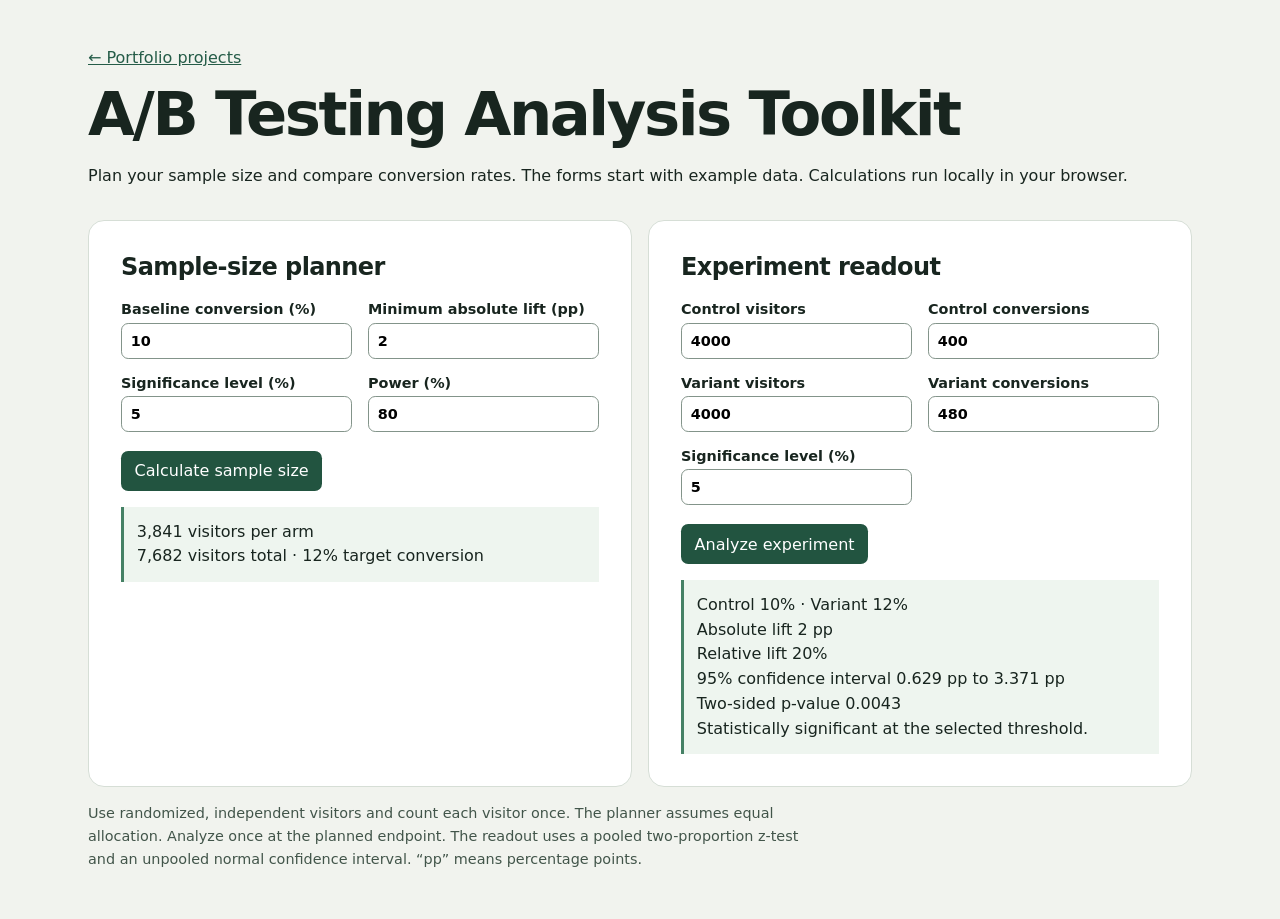
==== ab-testing/index.html @ d8f706e4 "Build A/B testing analysis toolkit" ====
<!doctype html>
<html lang="en">
<head>
  <meta charset="utf-8">
  <meta name="viewport" content="width=device-width, initial-scale=1">
  <meta name="description" content="Plan and analyze two-arm conversion experiments in your browser.">
  <title>A/B Testing Analysis Toolkit</title>
  <link rel="stylesheet" href="style.css">
  <script type="module" src="app.mjs"></script>
</head>
<body>
  <main>
    <header>
      <a href="../#projects">← Portfolio projects</a>
      <h1>A/B Testing Analysis Toolkit</h1>
      <p>Plan your sample size and compare conversion rates. The forms start with example data. Calculations run locally in your browser.</p>
    </header>
    <noscript>Enable JavaScript to calculate results.</noscript>
    <div class="tools">
      <section aria-labelledby="plan-title">
        <h2 id="plan-title">Sample-size planner</h2>
        <form id="planner">
          <div class="fields">
            <label>Baseline conversion (%)<input name="baseline" type="number" min="0" max="100" step="any" value="10" required></label>
            <label>Minimum absolute lift (pp)<input name="lift" type="number" min="0" max="100" step="any" value="2" required></label>
            <label>Significance level (%)<input name="alpha" type="number" min="0.1" max="20" step="any" value="5" required></label>
            <label>Power (%)<input name="power" type="number" min="60" max="99" step="any" value="80" required></label>
          </div>
          <button>Calculate sample size</button>
          <output aria-live="polite"></output>
        </form>
      </section>
      <section aria-labelledby="readout-title">
        <h2 id="readout-title">Experiment readout</h2>
        <form id="readout">
          <div class="fields">
            <label>Control visitors<input name="av" type="number" min="1" value="4000" required></label>
            <label>Control conversions<input name="ac" type="number" min="0" value="400" required></label>
            <label>Variant visitors<input name="bv" type="number" min="1" value="4000" required></label>
            <label>Variant conversions<input name="bc" type="number" min="0" value="480" required></label>
            <label>Significance level (%)<input name="alpha" type="number" min="0.1" max="20" step="any" value="5" required></label>
          </div>
          <button>Analyze experiment</button>
          <output aria-live="polite"></output>
        </form>
      </section>
    </div>
    <p class="method">Use randomized, independent visitors and count each visitor once. The planner assumes equal allocation. Analyze once at the planned endpoint. The readout uses a pooled two-proportion z-test and an unpooled normal confidence interval. “pp” means percentage points.</p>
  </main>
</body>
</html>
---- ab-testing/style.css ----
* { box-sizing: border-box; }
:root { font-family: system-ui, sans-serif; background: #f1f3ee; color: #18251f; }
body { margin: 0; }
main { width: min(69rem, calc(100% - 2rem)); margin: 3rem auto; }
header { padding-bottom: 1rem; }
a { color: #255c48; }
h1 { font-size: clamp(2rem, 6vw, 3.8rem); line-height: 1.05; margin: 1rem 0; letter-spacing: -.04em; }
h2 { margin: 0 0 1.25rem; letter-spacing: -.025em; }
p { line-height: 1.6; }
.tools, .fields { display: grid; grid-template-columns: repeat(2, minmax(0, 1fr)); gap: 1rem; }
section { background: #fff; border: 1px solid #d6ded6; border-radius: 1rem; padding: clamp(1rem, 3vw, 2rem); }
label { font-size: .9rem; font-weight: 600; }
input, button { font: inherit; border-radius: .45rem; }
input { display: block; width: 100%; border: 1px solid #83948a; padding: .55rem; margin-top: .35rem; }
button { background: #225440; color: #fff; border: 0; padding: .65rem .85rem; margin: 1.2rem 0 0; cursor: pointer; }
button:hover { background: #183d2f; }
:focus-visible { outline: 3px solid #28745a; outline-offset: 3px; }
output { display: block; white-space: pre-line; line-height: 1.55; background: #eef5ef; border-left: 3px solid #458165; padding: .8rem; margin-top: 1rem; overflow-wrap: anywhere; }
output:empty { padding: 0; margin: 0; border: 0; }
output.error { background: #fcefeb; border-color: #a42b1e; color: #85241a; }
.method { color: #42554a; font-size: .9rem; max-width: 80ch; }
@media (max-width: 760px) { .tools { grid-template-columns: 1fr; } main { margin-block: 1.5rem; } }
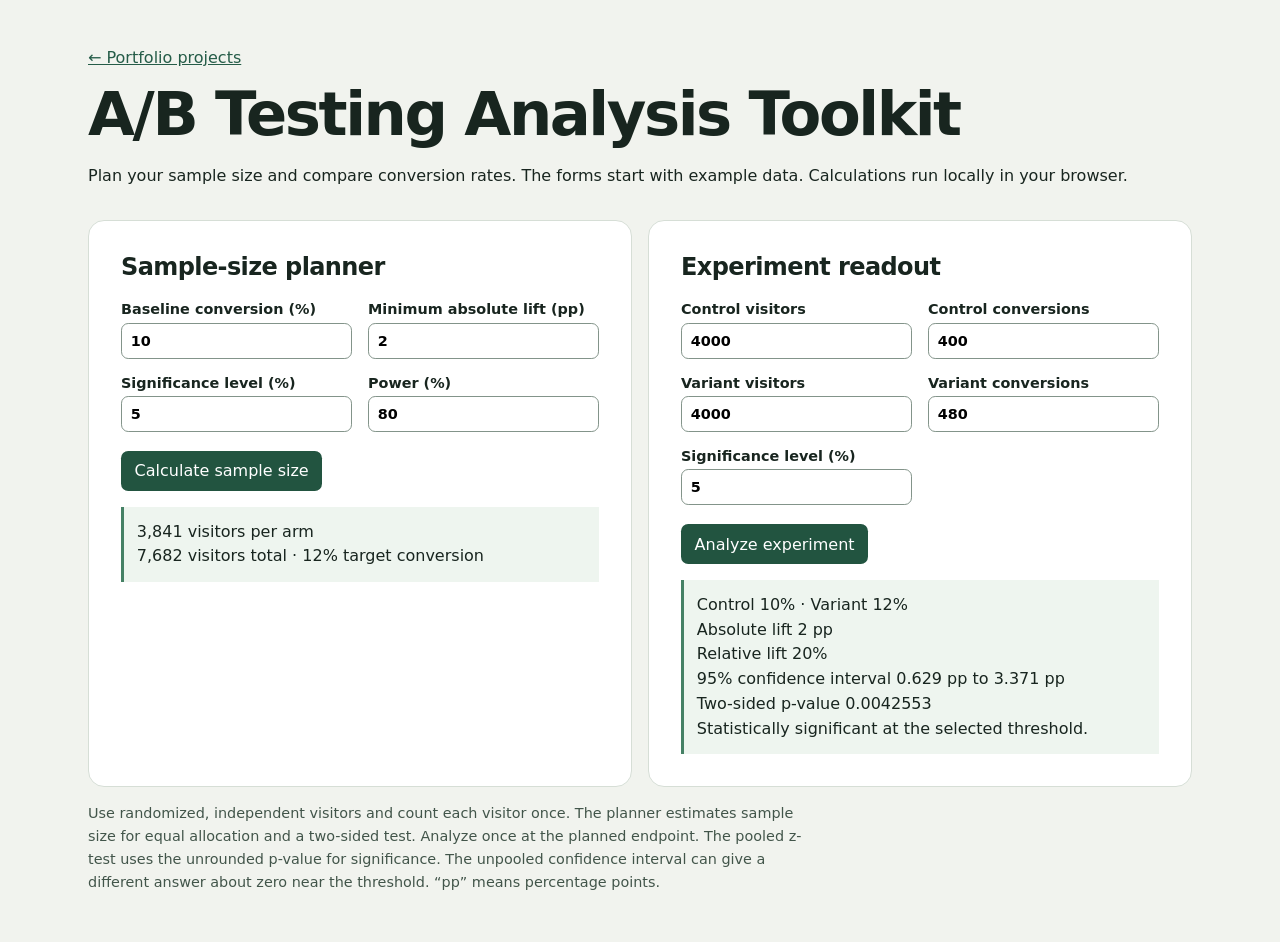
==== commit 89b7e469: "Audit A/B testing calculations and sparse-count handling" ====
--- a/ab-testing/index.html
+++ b/ab-testing/index.html
@@ -6,7 +6,7 @@
   <meta name="description" content="Plan and analyze two-arm conversion experiments in your browser.">
   <title>A/B Testing Analysis Toolkit</title>
   <link rel="stylesheet" href="style.css">
-  <script type="module" src="app.mjs"></script>
+  <script type="module" src="app.mjs?v=2"></script>
 </head>
 <body>
   <main>
@@ -45,7 +45,7 @@
         </form>
       </section>
     </div>
-    <p class="method">Use randomized, independent visitors and count each visitor once. The planner assumes equal allocation. Analyze once at the planned endpoint. The readout uses a pooled two-proportion z-test and an unpooled normal confidence interval. “pp” means percentage points.</p>
+    <p class="method">Use randomized, independent visitors and count each visitor once. The planner estimates sample size for equal allocation and a two-sided test. Analyze once at the planned endpoint. The pooled z-test uses the unrounded p-value for significance. The unpooled confidence interval can give a different answer about zero near the threshold. “pp” means percentage points.</p>
   </main>
 </body>
 </html>
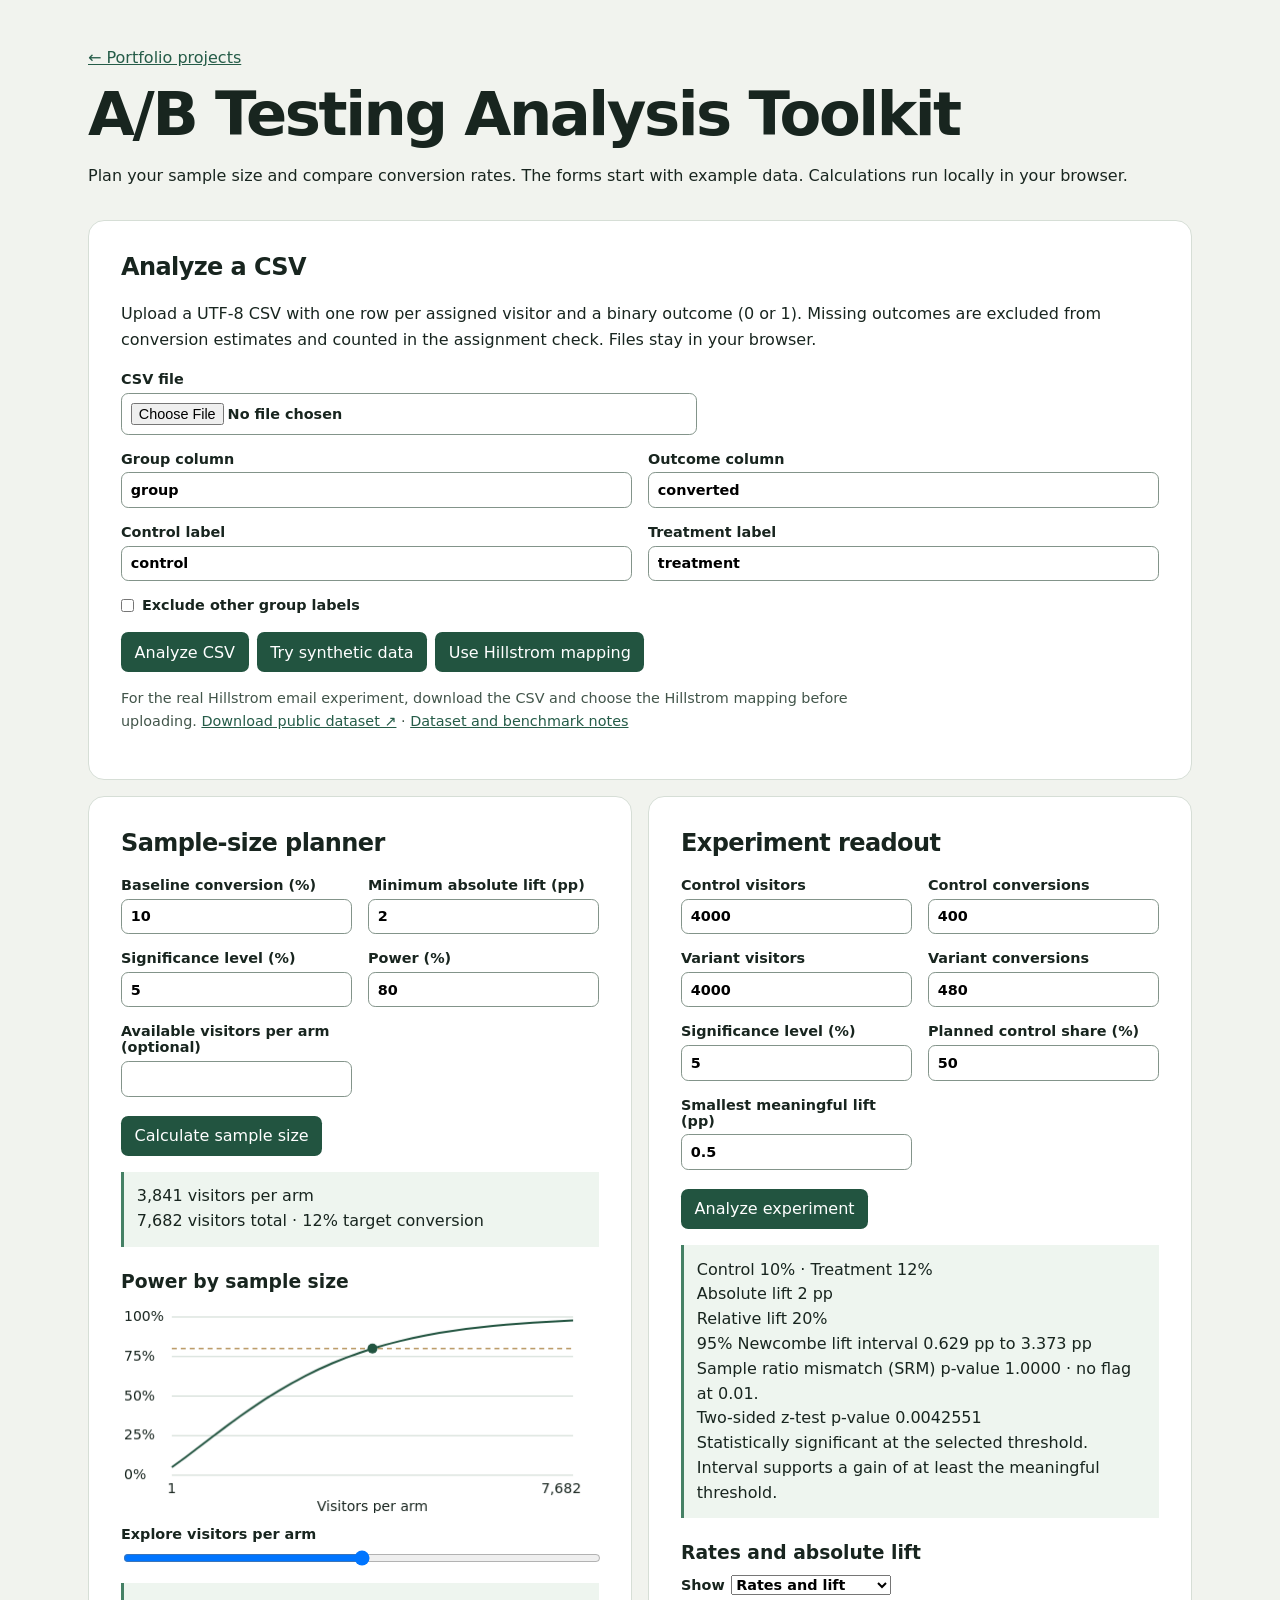
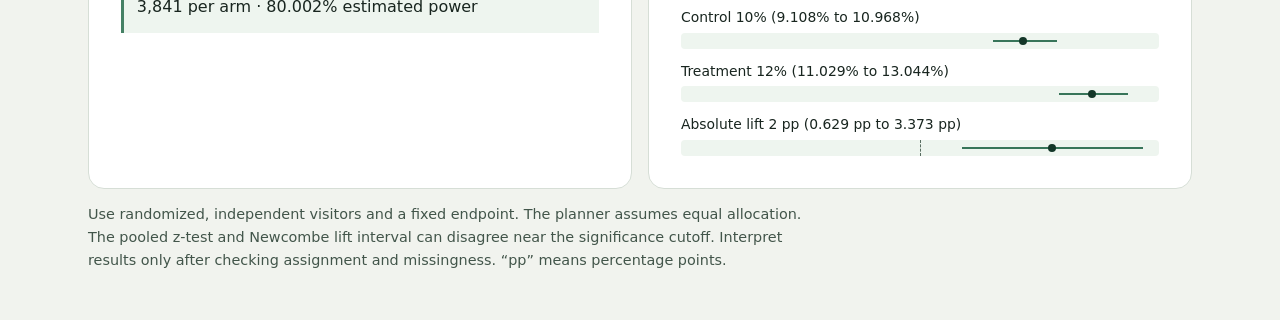
==== commit 9296990b: "Extend A/B toolkit with CSV experiments and reproducible benchmarks" ====
--- a/ab-testing/index.html
+++ b/ab-testing/index.html
@@ -5,8 +5,8 @@
   <meta name="viewport" content="width=device-width, initial-scale=1">
   <meta name="description" content="Plan and analyze two-arm conversion experiments in your browser.">
   <title>A/B Testing Analysis Toolkit</title>
-  <link rel="stylesheet" href="style.css">
-  <script type="module" src="app.mjs?v=2"></script>
+  <link rel="stylesheet" href="style.css?v=3"></script>
+  <script type="module" src="app.mjs?v=3"></script>
 </head>
 <body>
   <main>
@@ -16,6 +16,27 @@
       <p>Plan your sample size and compare conversion rates. The forms start with example data. Calculations run locally in your browser.</p>
     </header>
     <noscript>Enable JavaScript to calculate results.</noscript>
+    <section class="csv-panel" aria-labelledby="csv-title">
+      <h2 id="csv-title">Analyze a CSV</h2>
+      <p>Upload a UTF-8 CSV with one row per assigned visitor and a binary outcome (0 or 1). Missing outcomes are excluded from conversion estimates and counted in the assignment check. Files stay in your browser.</p>
+      <form id="csv-form">
+        <label>CSV file<input type="file" name="file" accept=".csv,text/csv" required></label>
+        <div class="fields mapping">
+          <label>Group column<input name="group" value="group" required></label>
+          <label>Outcome column<input name="outcome" value="converted" required></label>
+          <label>Control label<input name="control" value="control" required></label>
+          <label>Treatment label<input name="treatment" value="treatment" required></label>
+        </div>
+        <label class="check"><input type="checkbox" name="excludeOthers"> Exclude other group labels</label>
+        <div class="actions">
+          <button>Analyze CSV</button>
+          <button type="button" id="synthetic">Try synthetic data</button>
+          <button type="button" id="hillstrom">Use Hillstrom mapping</button>
+        </div>
+        <output id="csv-status" aria-live="polite"></output>
+      </form>
+      <p class="method">For the real Hillstrom email experiment, download the CSV and choose the Hillstrom mapping before uploading. <a href="https://raw.githubusercontent.com/W-Tran/uplift-modelling/master/data/hillstrom/Kevin_Hillstrom_MineThatData_E-MailAnalytics_DataMiningChallenge_2008.03.20.csv">Download public dataset ↗</a> · <a href="RESULTS.md">Dataset and benchmark notes</a></p>
+    </section>
     <div class="tools">
       <section aria-labelledby="plan-title">
         <h2 id="plan-title">Sample-size planner</h2>
@@ -25,10 +46,17 @@
             <label>Minimum absolute lift (pp)<input name="lift" type="number" min="0" max="100" step="any" value="2" required></label>
             <label>Significance level (%)<input name="alpha" type="number" min="0.1" max="20" step="any" value="5" required></label>
             <label>Power (%)<input name="power" type="number" min="60" max="99" step="any" value="80" required></label>
+            <label>Available visitors per arm (optional)<input name="budget" type="number" min="1"></label>
           </div>
           <button>Calculate sample size</button>
           <output aria-live="polite"></output>
         </form>
+        <div id="power-chart" class="chart" hidden>
+          <h3>Power by sample size</h3>
+          <canvas width="480" height="210" role="img" aria-label="Estimated power rises with visitors per arm. Dashed line marks target power. Use the slider to read points."></canvas>
+          <label>Explore visitors per arm<input id="power-point" type="range" min="0" max="30" value="15"></label>
+          <output id="power-detail" for="power-point"></output>
+        </div>
       </section>
       <section aria-labelledby="readout-title">
         <h2 id="readout-title">Experiment readout</h2>
@@ -39,13 +67,20 @@
             <label>Variant visitors<input name="bv" type="number" min="1" value="4000" required></label>
             <label>Variant conversions<input name="bc" type="number" min="0" value="480" required></label>
             <label>Significance level (%)<input name="alpha" type="number" min="0.1" max="20" step="any" value="5" required></label>
+            <label>Planned control share (%)<input name="allocation" type="number" min="0.01" max="99.99" step="any" value="50" required></label>
+            <label>Smallest meaningful lift (pp)<input name="meaningful" type="number" min="0" max="100" step="any" value="0.5" required></label>
           </div>
           <button>Analyze experiment</button>
           <output aria-live="polite"></output>
         </form>
+        <div id="interval-chart" class="chart" hidden>
+          <h3>Rates and absolute lift</h3>
+          <label>Show<select id="interval-view"><option value="all">Rates and lift</option><option value="rates">Conversion rates</option><option value="lift">Absolute lift</option></select></label>
+          <div id="intervals"></div>
+        </div>
       </section>
     </div>
-    <p class="method">Use randomized, independent visitors and count each visitor once. The planner estimates sample size for equal allocation and a two-sided test. Analyze once at the planned endpoint. The pooled z-test uses the unrounded p-value for significance. The unpooled confidence interval can give a different answer about zero near the threshold. “pp” means percentage points.</p>
+    <p class="method">Use randomized, independent visitors and a fixed endpoint. The planner assumes equal allocation. The pooled z-test and Newcombe lift interval can disagree near the significance cutoff. Interpret results only after checking assignment and missingness. “pp” means percentage points.</p>
   </main>
 </body>
 </html>
--- a/ab-testing/style.css
+++ b/ab-testing/style.css
@@ -20,3 +20,21 @@
 output.error { background: #fcefeb; border-color: #a42b1e; color: #85241a; }
 .method { color: #42554a; font-size: .9rem; max-width: 80ch; }
 @media (max-width: 760px) { .tools { grid-template-columns: 1fr; } main { margin-block: 1.5rem; } }
+.csv-panel { margin-bottom: 1rem; }
+.csv-panel input[type=file] { max-width: 36rem; }
+.mapping { margin-top: 1rem; }
+.check { display: flex; gap: .5rem; align-items: center; margin-top: 1rem; }
+.check input { width: auto; margin: 0; }
+.actions { display: flex; flex-wrap: wrap; gap: .5rem; }
+button:disabled { opacity: .55; cursor: wait; }
+.chart { margin-top: 1.5rem; }
+.chart h3 { margin: 0 0 .75rem; }
+.chart canvas { display: block; width: 100%; height: auto; margin-bottom: .7rem; }
+.chart input[type=range] { padding: 0; }
+.chart select { font: inherit; margin-left: .4rem; max-width: 100%; }
+.interval-row p { margin: .7rem 0 .25rem; font-size: .87rem; }
+.interval-track { position: relative; height: 1rem; background: #eef5ef; border-radius: .25rem; }
+.interval-track i { position: absolute; }
+.interval-track .zero { height: 100%; border-left: 1px dashed #586d61; }
+.interval-track .range { top: .43rem; height: .14rem; background: #38755a; }
+.interval-track .point { top: .25rem; width: .5rem; height: .5rem; background: #143729; border-radius: 50%; transform: translateX(-50%); }
